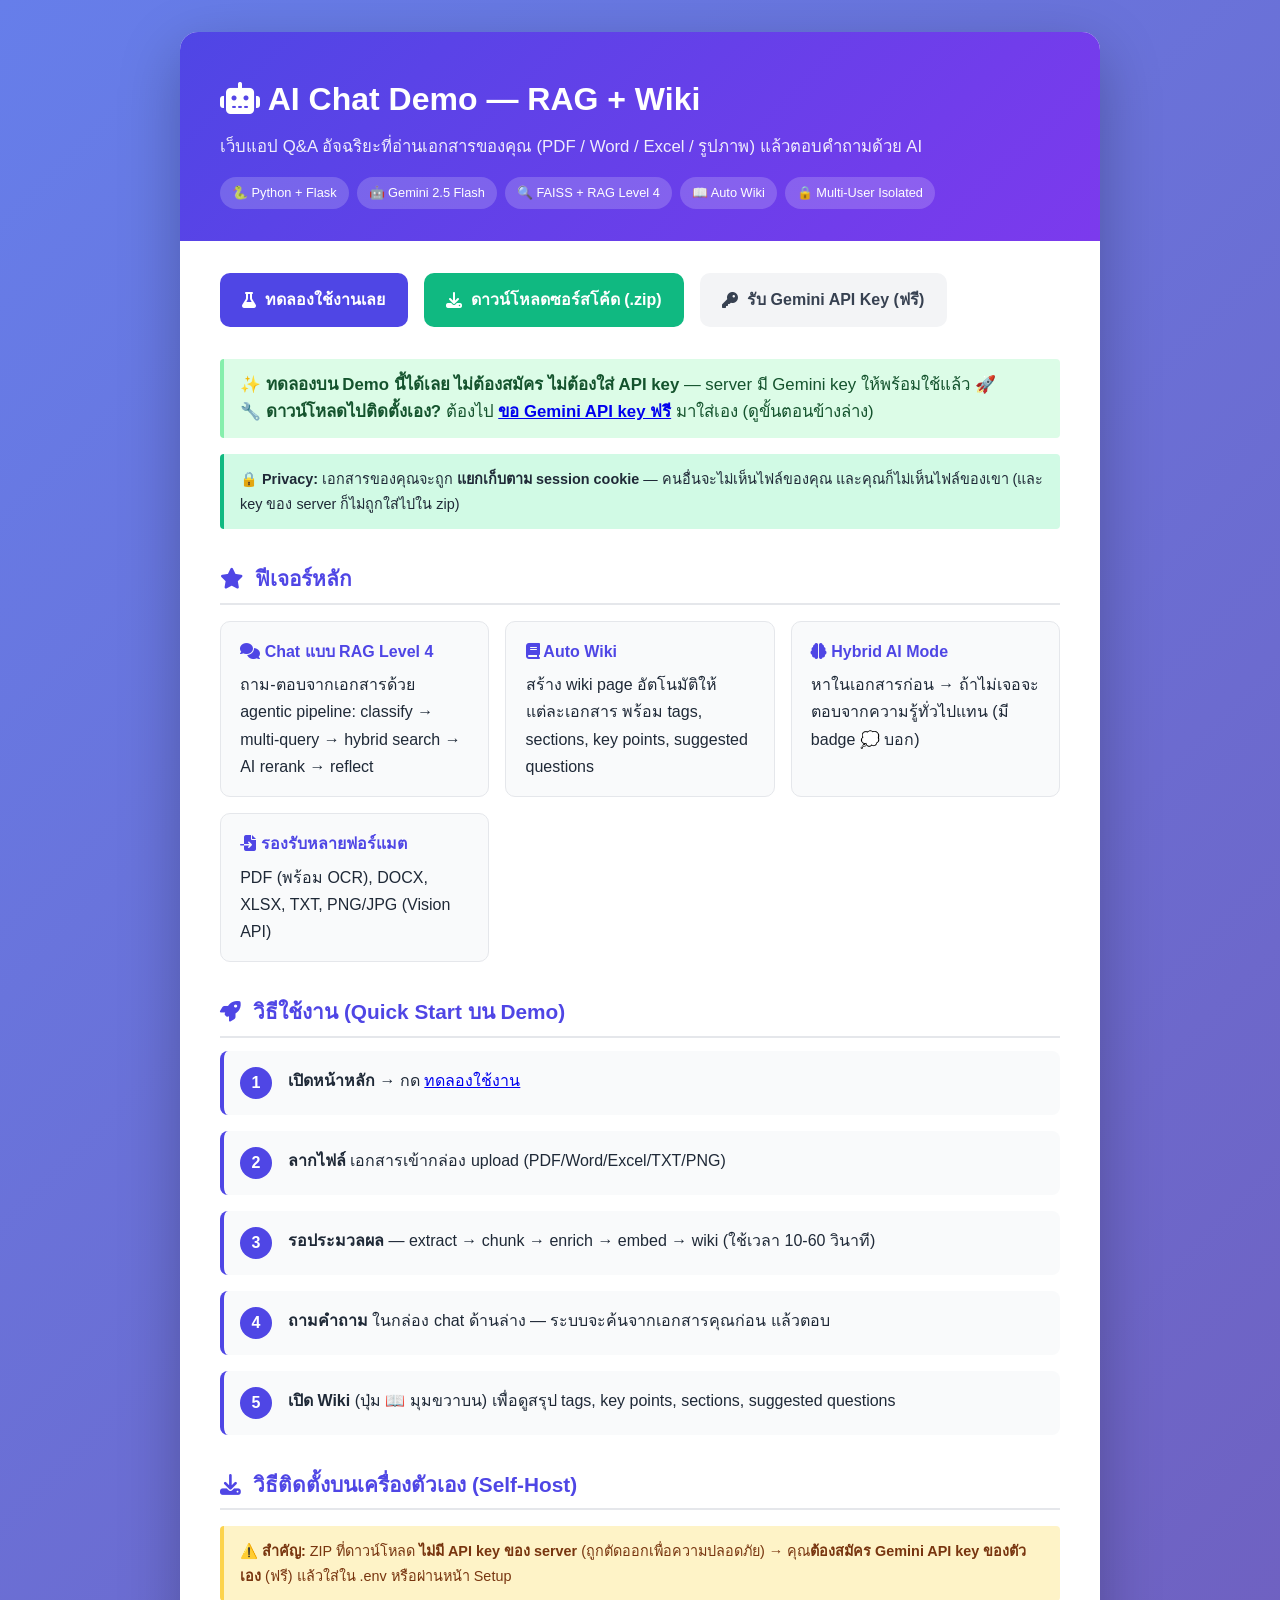
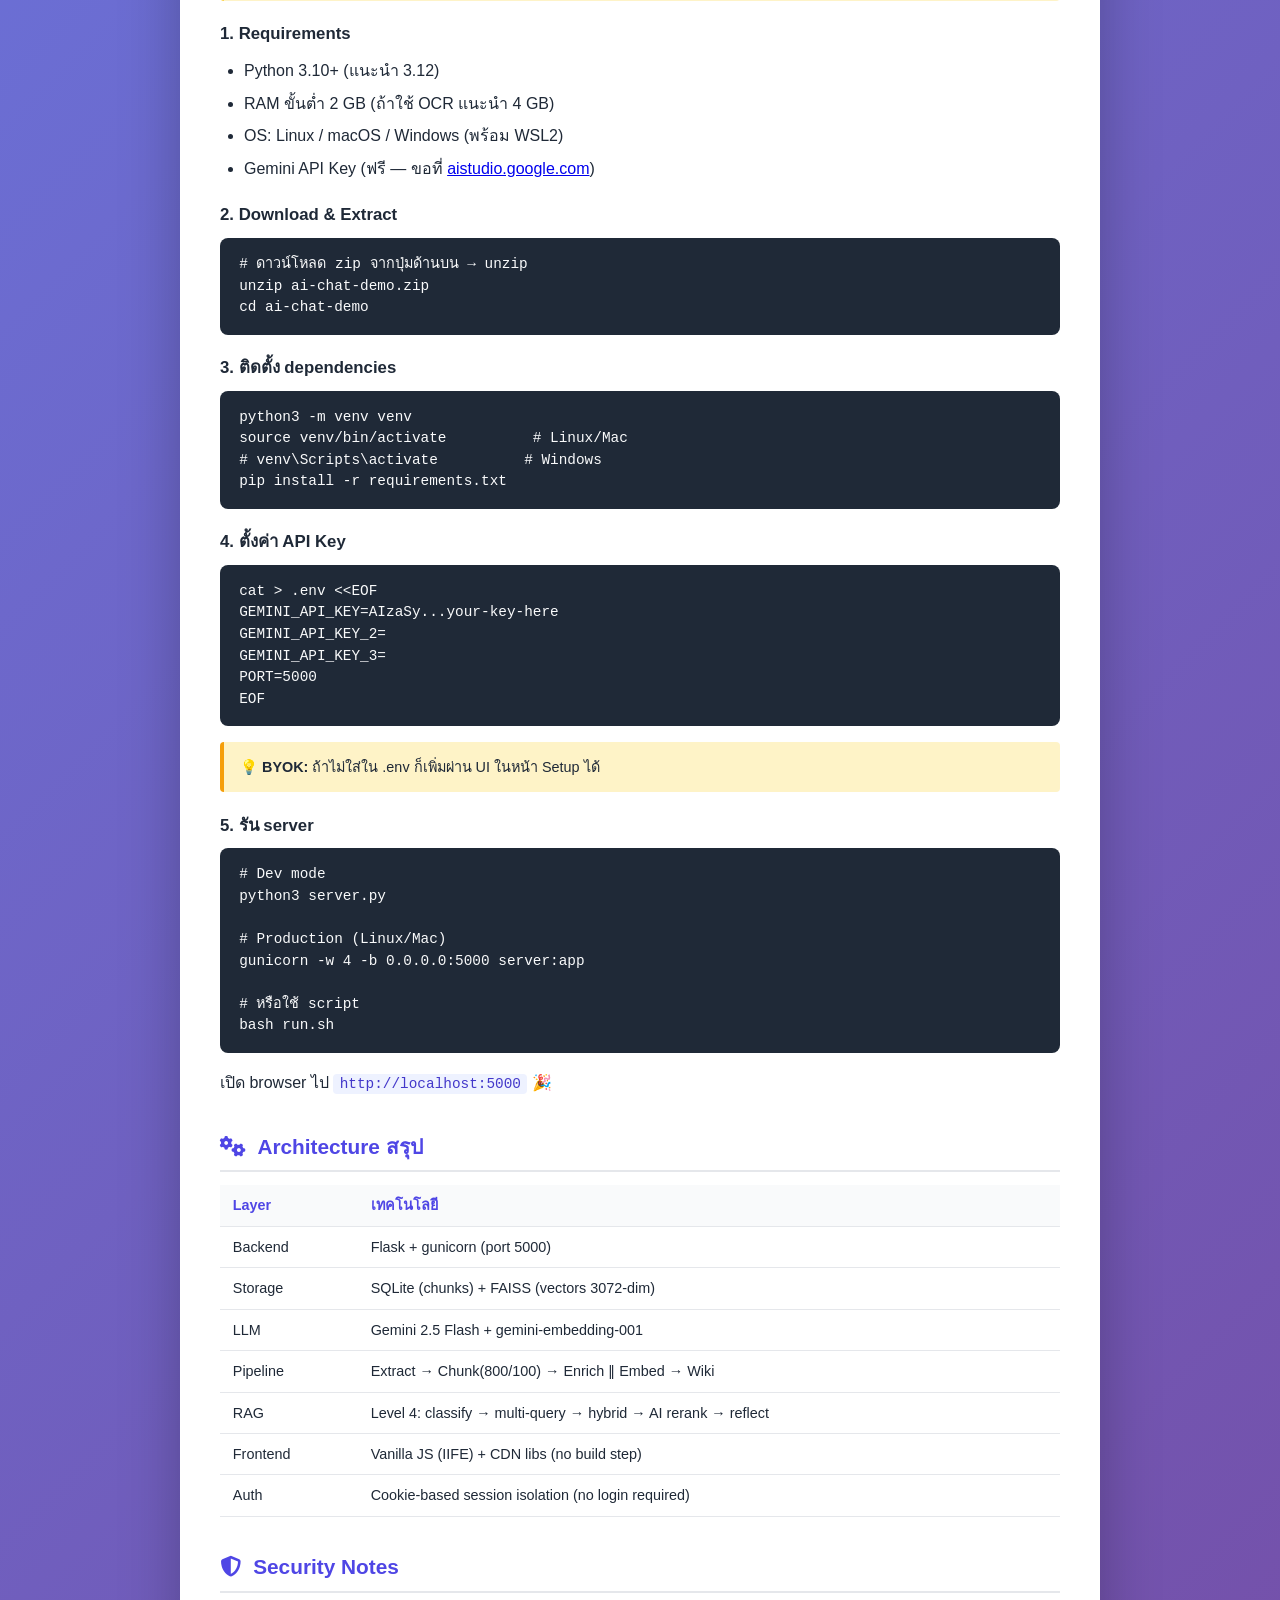
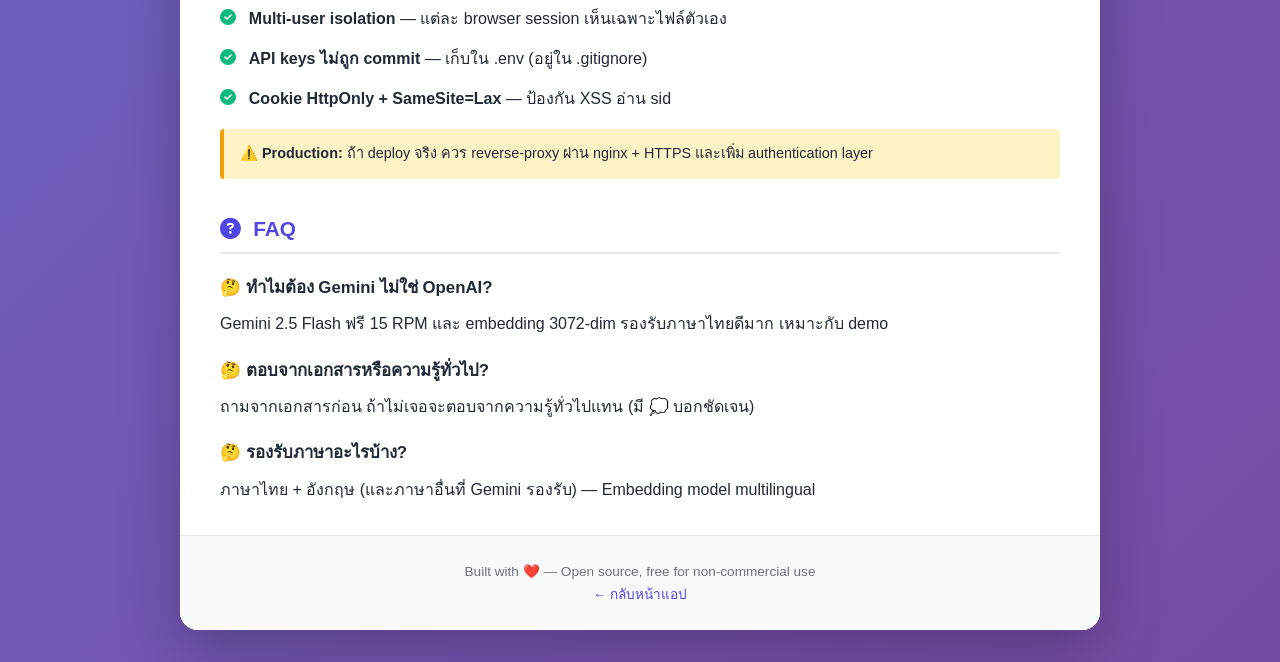
==== about.html @ 19102c54 "Initial commit: AI Chat Demo v2 (Advanced RAG with Gemini + FAISS + LLM Wiki) - Flask backend (serve" ====
<!DOCTYPE html>
<html lang="th">
<head>
<meta charset="UTF-8">
<meta name="viewport" content="width=device-width, initial-scale=1.0">
<title>About — AI Chat Demo (RAG + Wiki)</title>
<link rel="stylesheet" href="https://cdnjs.cloudflare.com/ajax/libs/font-awesome/6.4.0/css/all.min.css">
<style>
* { box-sizing: border-box; margin: 0; padding: 0; }
body { font-family: 'Segoe UI', 'Sarabun', sans-serif; background: linear-gradient(135deg, #667eea 0%, #764ba2 100%); color: #1f2937; min-height: 100vh; padding: 2rem 1rem; line-height: 1.7; }
.wrap { max-width: 920px; margin: 0 auto; background: #fff; border-radius: 18px; box-shadow: 0 20px 60px rgba(0,0,0,.25); overflow: hidden; }
header { background: linear-gradient(135deg, #4f46e5, #7c3aed); color: #fff; padding: 2.5rem 2.5rem 2rem; }
header h1 { font-size: 2rem; margin-bottom: .4rem; }
header p { opacity: .9; font-size: 1.05rem; }
.badges { margin-top: 1rem; display: flex; gap: .5rem; flex-wrap: wrap; }
.badge { background: rgba(255,255,255,.18); padding: .3rem .75rem; border-radius: 999px; font-size: .8rem; }
main { padding: 2rem 2.5rem; }
.cta-row { display: flex; gap: 1rem; flex-wrap: wrap; margin-bottom: 2rem; }
.cta { display: inline-flex; align-items: center; gap: .55rem; padding: .85rem 1.4rem; border-radius: 10px; font-weight: 600; text-decoration: none; transition: transform .15s, box-shadow .15s; }
.cta:hover { transform: translateY(-2px); box-shadow: 0 8px 20px rgba(0,0,0,.15); }
.cta-primary { background: #4f46e5; color: #fff; }
.cta-secondary { background: #10b981; color: #fff; }
.cta-tertiary { background: #f3f4f6; color: #374151; }
h2 { color: #4f46e5; margin: 2rem 0 .8rem; font-size: 1.3rem; border-bottom: 2px solid #e5e7eb; padding-bottom: .4rem; }
h2 i { margin-right: .4rem; }
h3 { color: #1f2937; margin: 1.2rem 0 .5rem; font-size: 1.05rem; }
ul, ol { margin: .5rem 0 1rem 1.5rem; }
li { margin-bottom: .35rem; }
.grid { display: grid; grid-template-columns: repeat(auto-fit, minmax(260px, 1fr)); gap: 1rem; margin: 1rem 0; }
.card { background: #f9fafb; border: 1px solid #e5e7eb; border-radius: 10px; padding: 1rem 1.2rem; }
.card h4 { color: #4f46e5; margin-bottom: .4rem; font-size: 1rem; }
pre { background: #1f2937; color: #f9fafb; padding: 1rem 1.2rem; border-radius: 8px; overflow-x: auto; font-family: 'Consolas', 'Monaco', monospace; font-size: .85rem; line-height: 1.5; margin: .5rem 0 1rem; }
code { background: #eef2ff; color: #4338ca; padding: .15rem .4rem; border-radius: 4px; font-family: 'Consolas', monospace; font-size: .9rem; }
pre code { background: none; color: inherit; padding: 0; }
.note { background: #fef3c7; border-left: 4px solid #f59e0b; padding: .8rem 1rem; border-radius: 4px; margin: 1rem 0; font-size: .9rem; }
.ok { background: #d1fae5; border-left: 4px solid #10b981; padding: .8rem 1rem; border-radius: 4px; margin: 1rem 0; font-size: .9rem; }
.step { display: flex; gap: 1rem; margin-bottom: 1rem; padding: 1rem; background: #f9fafb; border-radius: 8px; border-left: 4px solid #4f46e5; }
.step-num { background: #4f46e5; color: #fff; width: 32px; height: 32px; border-radius: 50%; display: flex; align-items: center; justify-content: center; font-weight: 700; flex-shrink: 0; }
footer { text-align: center; padding: 1.5rem; background: #f9fafb; color: #6b7280; font-size: .85rem; border-top: 1px solid #e5e7eb; }
footer a { color: #4f46e5; text-decoration: none; }
table { width: 100%; border-collapse: collapse; margin: .5rem 0 1rem; font-size: .9rem; }
th, td { padding: .5rem .8rem; text-align: left; border-bottom: 1px solid #e5e7eb; }
th { background: #f9fafb; color: #4f46e5; }
.feat { display: flex; align-items: flex-start; gap: .8rem; margin-bottom: .8rem; }
.feat i { color: #10b981; margin-top: .25rem; }
</style>
</head>
<body>
<div class="wrap">
<header>
<h1><i class="fas fa-robot"></i> AI Chat Demo — RAG + Wiki</h1>
<p>เว็บแอป Q&amp;A อัจฉริยะที่อ่านเอกสารของคุณ (PDF / Word / Excel / รูปภาพ) แล้วตอบคำถามด้วย AI</p>
<div class="badges">
<span class="badge">🐍 Python + Flask</span>
<span class="badge">🤖 Gemini 2.5 Flash</span>
<span class="badge">🔍 FAISS + RAG Level 4</span>
<span class="badge">📖 Auto Wiki</span>
<span class="badge">🔒 Multi-User Isolated</span>
</div>
</header>
<main>
<div class="cta-row">
<a href="/" class="cta cta-primary"><i class="fas fa-flask"></i> ทดลองใช้งานเลย</a>
<a href="/api/download/source" class="cta cta-secondary"><i class="fas fa-download"></i> ดาวน์โหลดซอร์สโค้ด (.zip)</a>
<a href="https://aistudio.google.com/apikey" target="_blank" class="cta cta-tertiary"><i class="fas fa-key"></i> รับ Gemini API Key (ฟรี)</a>
</div>
<div class="ok" style="background:#dcfce7;border-color:#86efac;color:#14532d;font-size:1.05em;line-height:1.6">
✨ <b>ทดลองบน Demo นี้ได้เลย ไม่ต้องสมัคร ไม่ต้องใส่ API key</b> — server มี Gemini key ให้พร้อมใช้แล้ว 🚀<br>
🔧 <b>ดาวน์โหลดไปติดตั้งเอง?</b> ต้องไป <a href="https://aistudio.google.com/apikey" target="_blank"><b>ขอ Gemini API key ฟรี</b></a> มาใส่เอง (ดูขั้นตอนข้างล่าง)
</div>
<div class="ok">🔒 <b>Privacy:</b> เอกสารของคุณจะถูก <b>แยกเก็บตาม session cookie</b> — คนอื่นจะไม่เห็นไฟล์ของคุณ และคุณก็ไม่เห็นไฟล์ของเขา (และ key ของ server ก็ไม่ถูกใส่ไปใน zip)</div>

<h2><i class="fas fa-star"></i> ฟีเจอร์หลัก</h2>
<div class="grid">
<div class="card"><h4><i class="fas fa-comments"></i> Chat แบบ RAG Level 4</h4><p>ถาม-ตอบจากเอกสารด้วย agentic pipeline: classify → multi-query → hybrid search → AI rerank → reflect</p></div>
<div class="card"><h4><i class="fas fa-book"></i> Auto Wiki</h4><p>สร้าง wiki page อัตโนมัติให้แต่ละเอกสาร พร้อม tags, sections, key points, suggested questions</p></div>
<div class="card"><h4><i class="fas fa-brain"></i> Hybrid AI Mode</h4><p>หาในเอกสารก่อน → ถ้าไม่เจอจะตอบจากความรู้ทั่วไปแทน (มี badge 💭 บอก)</p></div>
<div class="card"><h4><i class="fas fa-file-import"></i> รองรับหลายฟอร์แมต</h4><p>PDF (พร้อม OCR), DOCX, XLSX, TXT, PNG/JPG (Vision API)</p></div>
</div>

<h2><i class="fas fa-rocket"></i> วิธีใช้งาน (Quick Start บน Demo)</h2>
<div class="step"><div class="step-num">1</div><div><b>เปิดหน้าหลัก</b> → กด <a href="/">ทดลองใช้งาน</a></div></div>
<div class="step"><div class="step-num">2</div><div><b>ลากไฟล์</b> เอกสารเข้ากล่อง upload (PDF/Word/Excel/TXT/PNG)</div></div>
<div class="step"><div class="step-num">3</div><div><b>รอประมวลผล</b> — extract → chunk → enrich → embed → wiki (ใช้เวลา 10-60 วินาที)</div></div>
<div class="step"><div class="step-num">4</div><div><b>ถามคำถาม</b> ในกล่อง chat ด้านล่าง — ระบบจะค้นจากเอกสารคุณก่อน แล้วตอบ</div></div>
<div class="step"><div class="step-num">5</div><div><b>เปิด Wiki</b> (ปุ่ม 📖 มุมขวาบน) เพื่อดูสรุป tags, key points, sections, suggested questions</div></div>

<h2><i class="fas fa-download"></i> วิธีติดตั้งบนเครื่องตัวเอง (Self-Host)</h2>
<div class="note" style="background:#fef3c7;border-color:#fcd34d;color:#78350f">
⚠️ <b>สำคัญ:</b> ZIP ที่ดาวน์โหลด <b>ไม่มี API key ของ server</b> (ถูกตัดออกเพื่อความปลอดภัย) → คุณ<b>ต้องสมัคร Gemini API key ของตัวเอง</b> (ฟรี) แล้วใส่ใน .env หรือผ่านหน้า Setup
</div>
<h3>1. Requirements</h3>
<ul>
<li>Python 3.10+ (แนะนำ 3.12)</li>
<li>RAM ขั้นต่ำ 2 GB (ถ้าใช้ OCR แนะนำ 4 GB)</li>
<li>OS: Linux / macOS / Windows (พร้อม WSL2)</li>
<li>Gemini API Key (ฟรี — ขอที่ <a href="https://aistudio.google.com/apikey" target="_blank">aistudio.google.com</a>)</li>
</ul>

<h3>2. Download &amp; Extract</h3>
<pre><code># ดาวน์โหลด zip จากปุ่มด้านบน → unzip
unzip ai-chat-demo.zip
cd ai-chat-demo</code></pre>

<h3>3. ติดตั้ง dependencies</h3>
<pre><code>python3 -m venv venv
source venv/bin/activate          # Linux/Mac
# venv\Scripts\activate          # Windows
pip install -r requirements.txt</code></pre>

<h3>4. ตั้งค่า API Key</h3>
<pre><code>cat &gt; .env &lt;&lt;EOF
GEMINI_API_KEY=AIzaSy...your-key-here
GEMINI_API_KEY_2=
GEMINI_API_KEY_3=
PORT=5000
EOF</code></pre>
<div class="note">💡 <b>BYOK:</b> ถ้าไม่ใส่ใน .env ก็เพิ่มผ่าน UI ในหน้า Setup ได้</div>

<h3>5. รัน server</h3>
<pre><code># Dev mode
python3 server.py

# Production (Linux/Mac)
gunicorn -w 4 -b 0.0.0.0:5000 server:app

# หรือใช้ script
bash run.sh</code></pre>
<p>เปิด browser ไป <code>http://localhost:5000</code> 🎉</p>

<h2><i class="fas fa-cogs"></i> Architecture สรุป</h2>
<table>
<tr><th>Layer</th><th>เทคโนโลยี</th></tr>
<tr><td>Backend</td><td>Flask + gunicorn (port 5000)</td></tr>
<tr><td>Storage</td><td>SQLite (chunks) + FAISS (vectors 3072-dim)</td></tr>
<tr><td>LLM</td><td>Gemini 2.5 Flash + gemini-embedding-001</td></tr>
<tr><td>Pipeline</td><td>Extract → Chunk(800/100) → Enrich ‖ Embed → Wiki</td></tr>
<tr><td>RAG</td><td>Level 4: classify → multi-query → hybrid → AI rerank → reflect</td></tr>
<tr><td>Frontend</td><td>Vanilla JS (IIFE) + CDN libs (no build step)</td></tr>
<tr><td>Auth</td><td>Cookie-based session isolation (no login required)</td></tr>
</table>

<h2><i class="fas fa-shield-alt"></i> Security Notes</h2>
<div class="feat"><i class="fas fa-check-circle"></i><div><b>Multi-user isolation</b> — แต่ละ browser session เห็นเฉพาะไฟล์ตัวเอง</div></div>
<div class="feat"><i class="fas fa-check-circle"></i><div><b>API keys ไม่ถูก commit</b> — เก็บใน .env (อยู่ใน .gitignore)</div></div>
<div class="feat"><i class="fas fa-check-circle"></i><div><b>Cookie HttpOnly + SameSite=Lax</b> — ป้องกัน XSS อ่าน sid</div></div>
<div class="note">⚠️ <b>Production:</b> ถ้า deploy จริง ควร reverse-proxy ผ่าน nginx + HTTPS และเพิ่ม authentication layer</div>

<h2><i class="fas fa-question-circle"></i> FAQ</h2>
<h3>🤔 ทำไมต้อง Gemini ไม่ใช่ OpenAI?</h3>
<p>Gemini 2.5 Flash ฟรี 15 RPM และ embedding 3072-dim รองรับภาษาไทยดีมาก เหมาะกับ demo</p>
<h3>🤔 ตอบจากเอกสารหรือความรู้ทั่วไป?</h3>
<p>ถามจากเอกสารก่อน ถ้าไม่เจอจะตอบจากความรู้ทั่วไปแทน (มี 💭 บอกชัดเจน)</p>
<h3>🤔 รองรับภาษาอะไรบ้าง?</h3>
<p>ภาษาไทย + อังกฤษ (และภาษาอื่นที่ Gemini รองรับ) — Embedding model multilingual</p>
</main>
<footer>Built with ❤️ — Open source, free for non-commercial use<br><a href="/">← กลับหน้าแอป</a></footer>
</div>
</body>
</html>
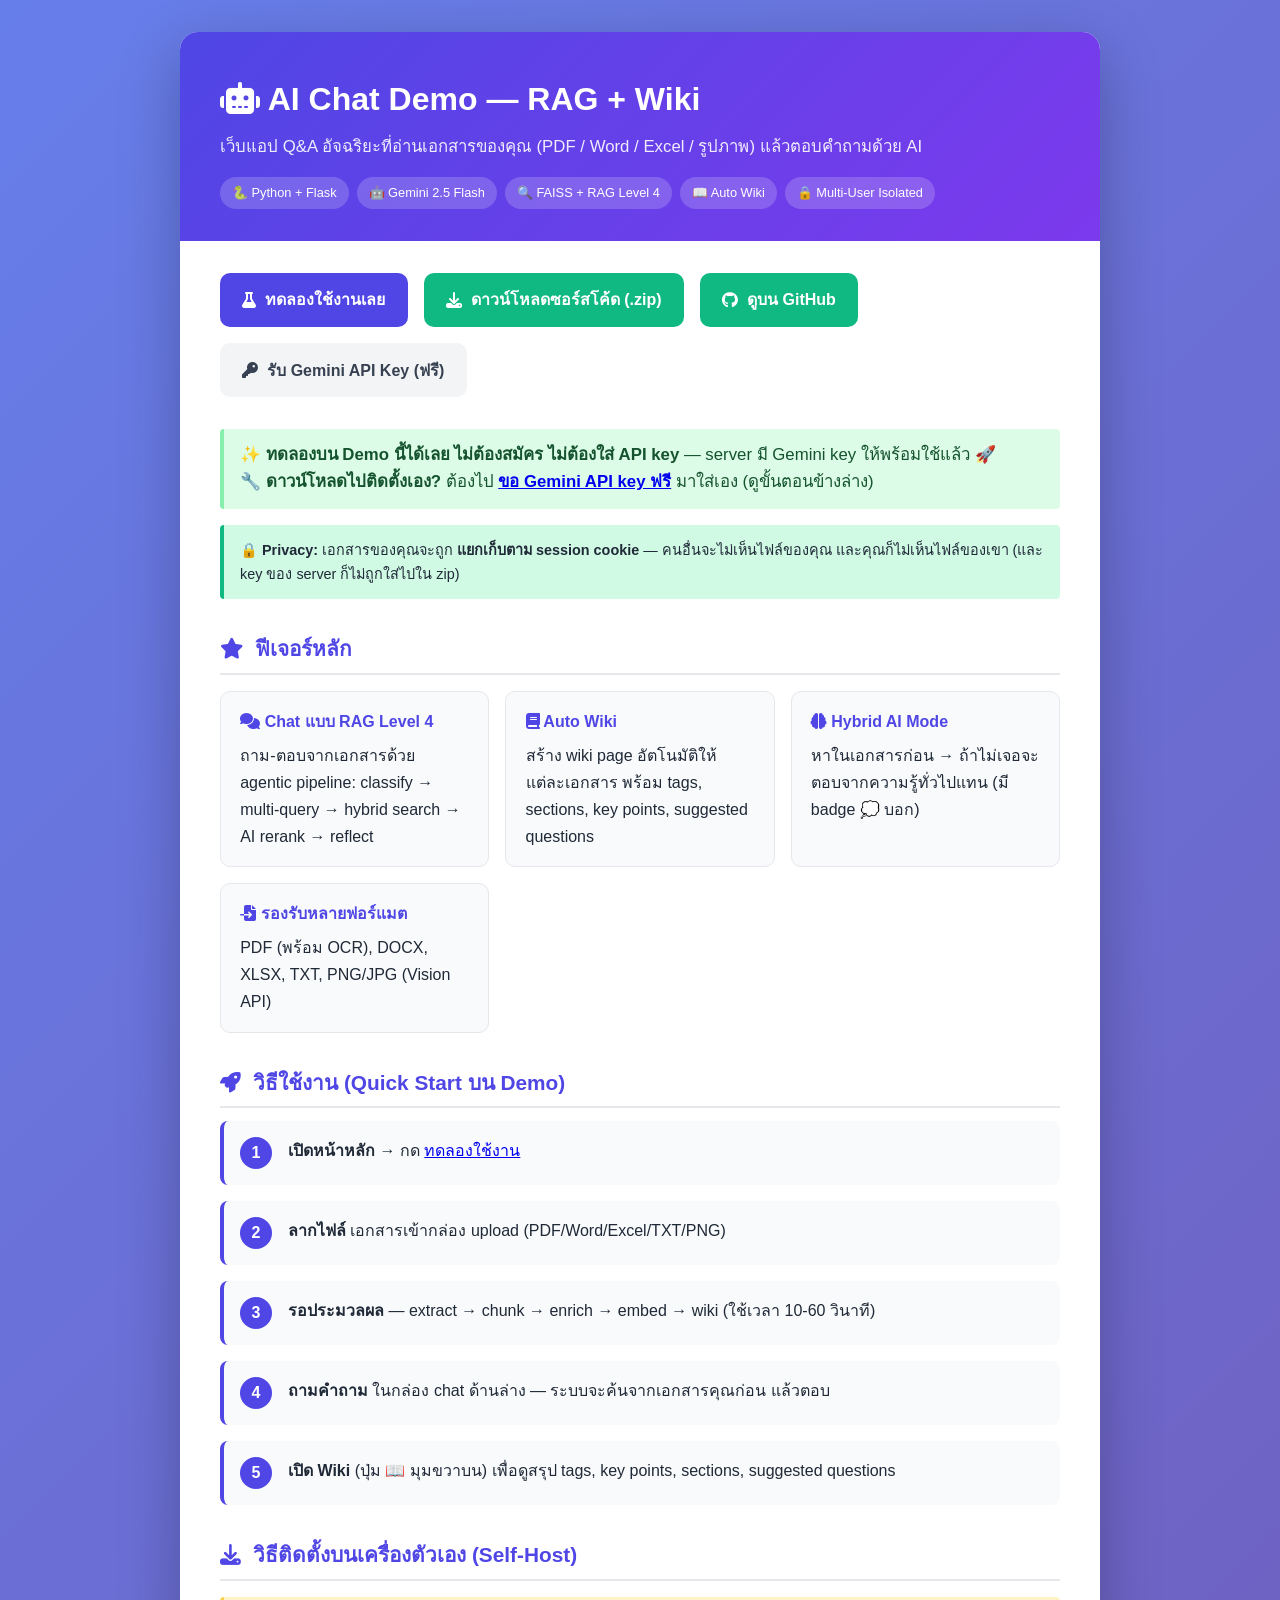
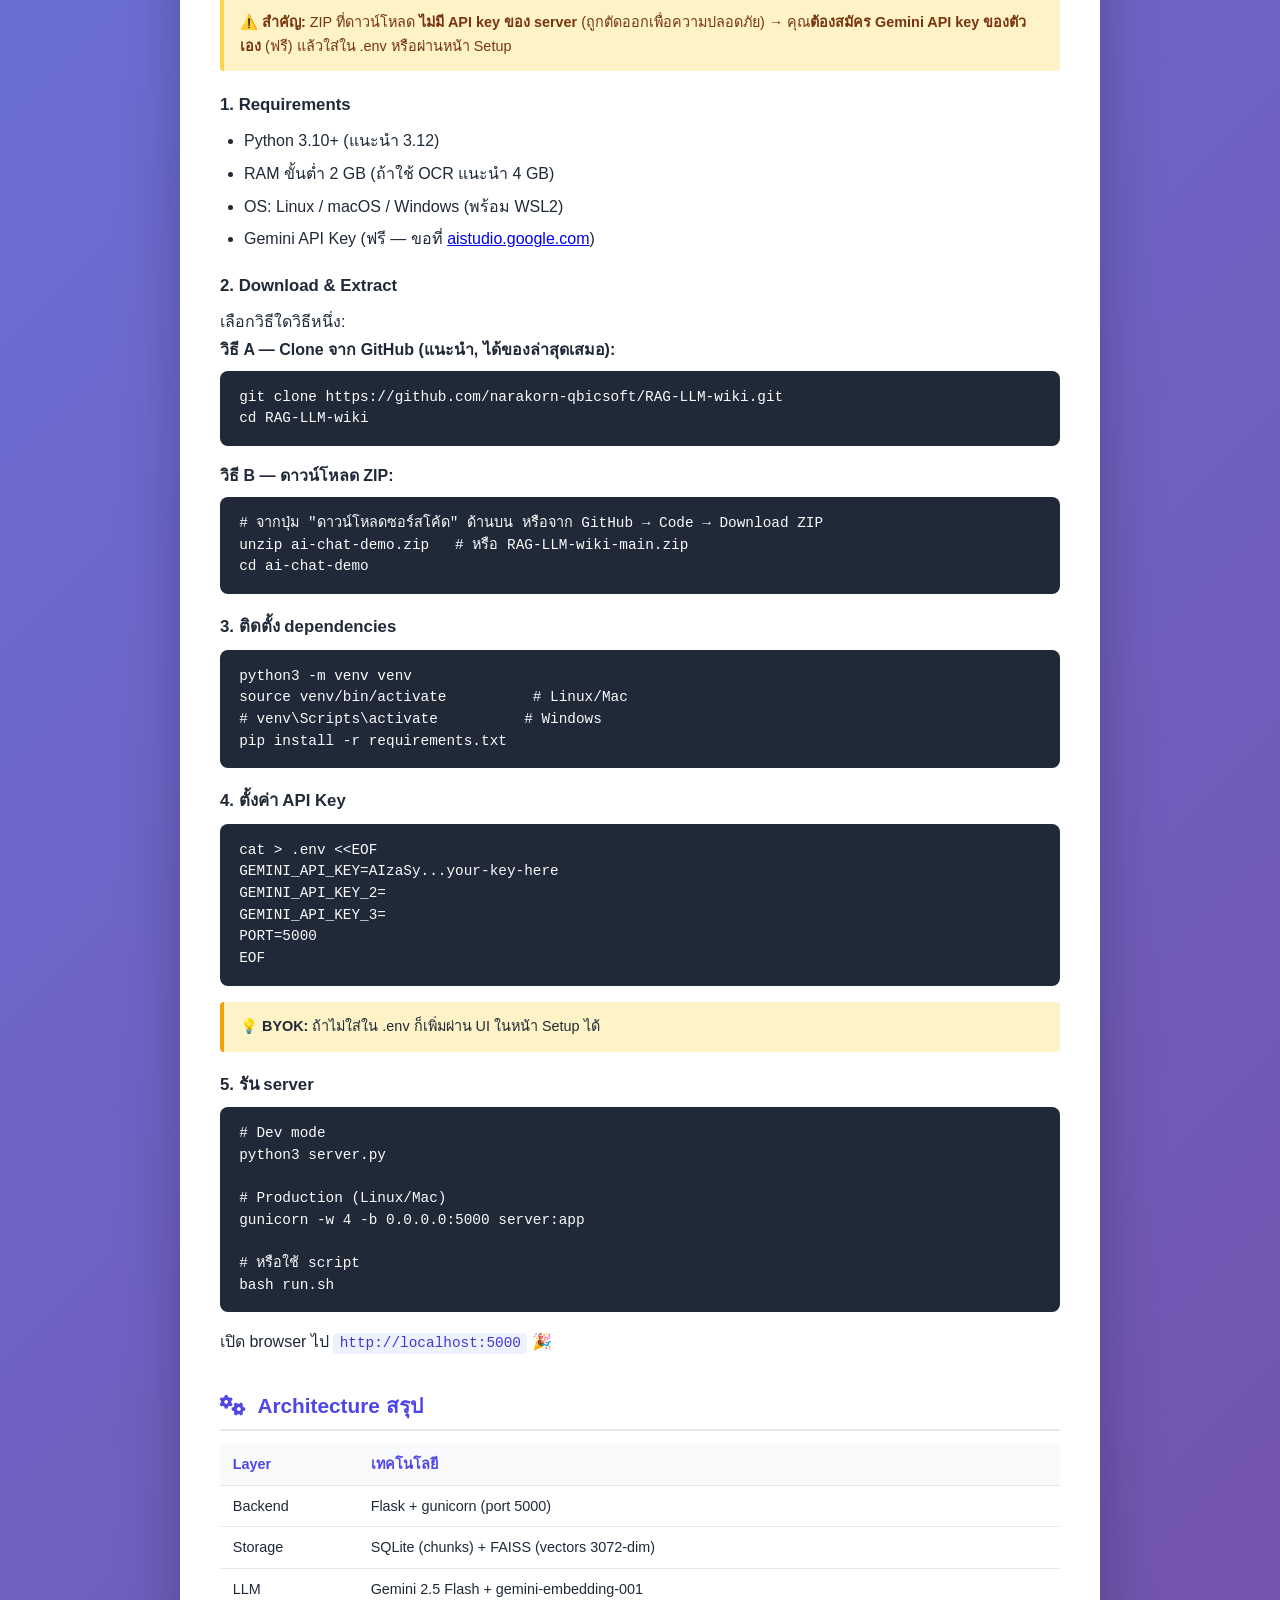
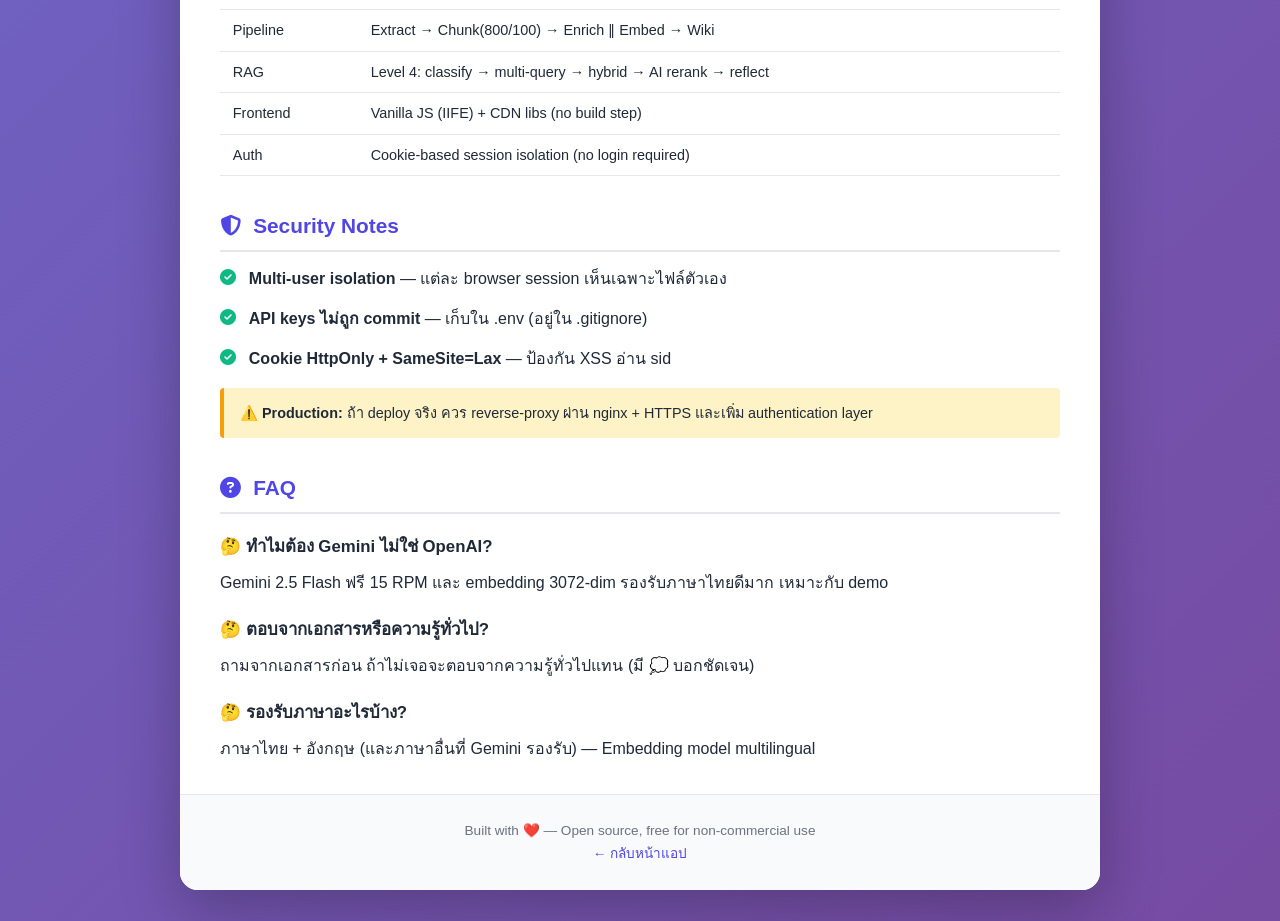
==== commit a7fd910d: "about: add GitHub repo link in CTA + clone instructions" ====
--- a/about.html
+++ b/about.html
@@ -62,6 +62,7 @@
 <div class="cta-row">
 <a href="/" class="cta cta-primary"><i class="fas fa-flask"></i> ทดลองใช้งานเลย</a>
 <a href="/api/download/source" class="cta cta-secondary"><i class="fas fa-download"></i> ดาวน์โหลดซอร์สโค้ด (.zip)</a>
+<a href="https://github.com/narakorn-qbicsoft/RAG-LLM-wiki" target="_blank" class="cta cta-secondary"><i class="fab fa-github"></i> ดูบน GitHub</a>
 <a href="https://aistudio.google.com/apikey" target="_blank" class="cta cta-tertiary"><i class="fas fa-key"></i> รับ Gemini API Key (ฟรี)</a>
 </div>
 <div class="ok" style="background:#dcfce7;border-color:#86efac;color:#14532d;font-size:1.05em;line-height:1.6">
@@ -98,8 +99,13 @@
 </ul>
 
 <h3>2. Download &amp; Extract</h3>
-<pre><code># ดาวน์โหลด zip จากปุ่มด้านบน → unzip
-unzip ai-chat-demo.zip
+<p>เลือกวิธีใดวิธีหนึ่ง:</p>
+<p><b>วิธี A — Clone จาก GitHub (แนะนำ, ได้ของล่าสุดเสมอ):</b></p>
+<pre><code>git clone https://github.com/narakorn-qbicsoft/RAG-LLM-wiki.git
+cd RAG-LLM-wiki</code></pre>
+<p><b>วิธี B — ดาวน์โหลด ZIP:</b></p>
+<pre><code># จากปุ่ม "ดาวน์โหลดซอร์สโค้ด" ด้านบน หรือจาก GitHub → Code → Download ZIP
+unzip ai-chat-demo.zip   # หรือ RAG-LLM-wiki-main.zip
 cd ai-chat-demo</code></pre>
 
 <h3>3. ติดตั้ง dependencies</h3>
